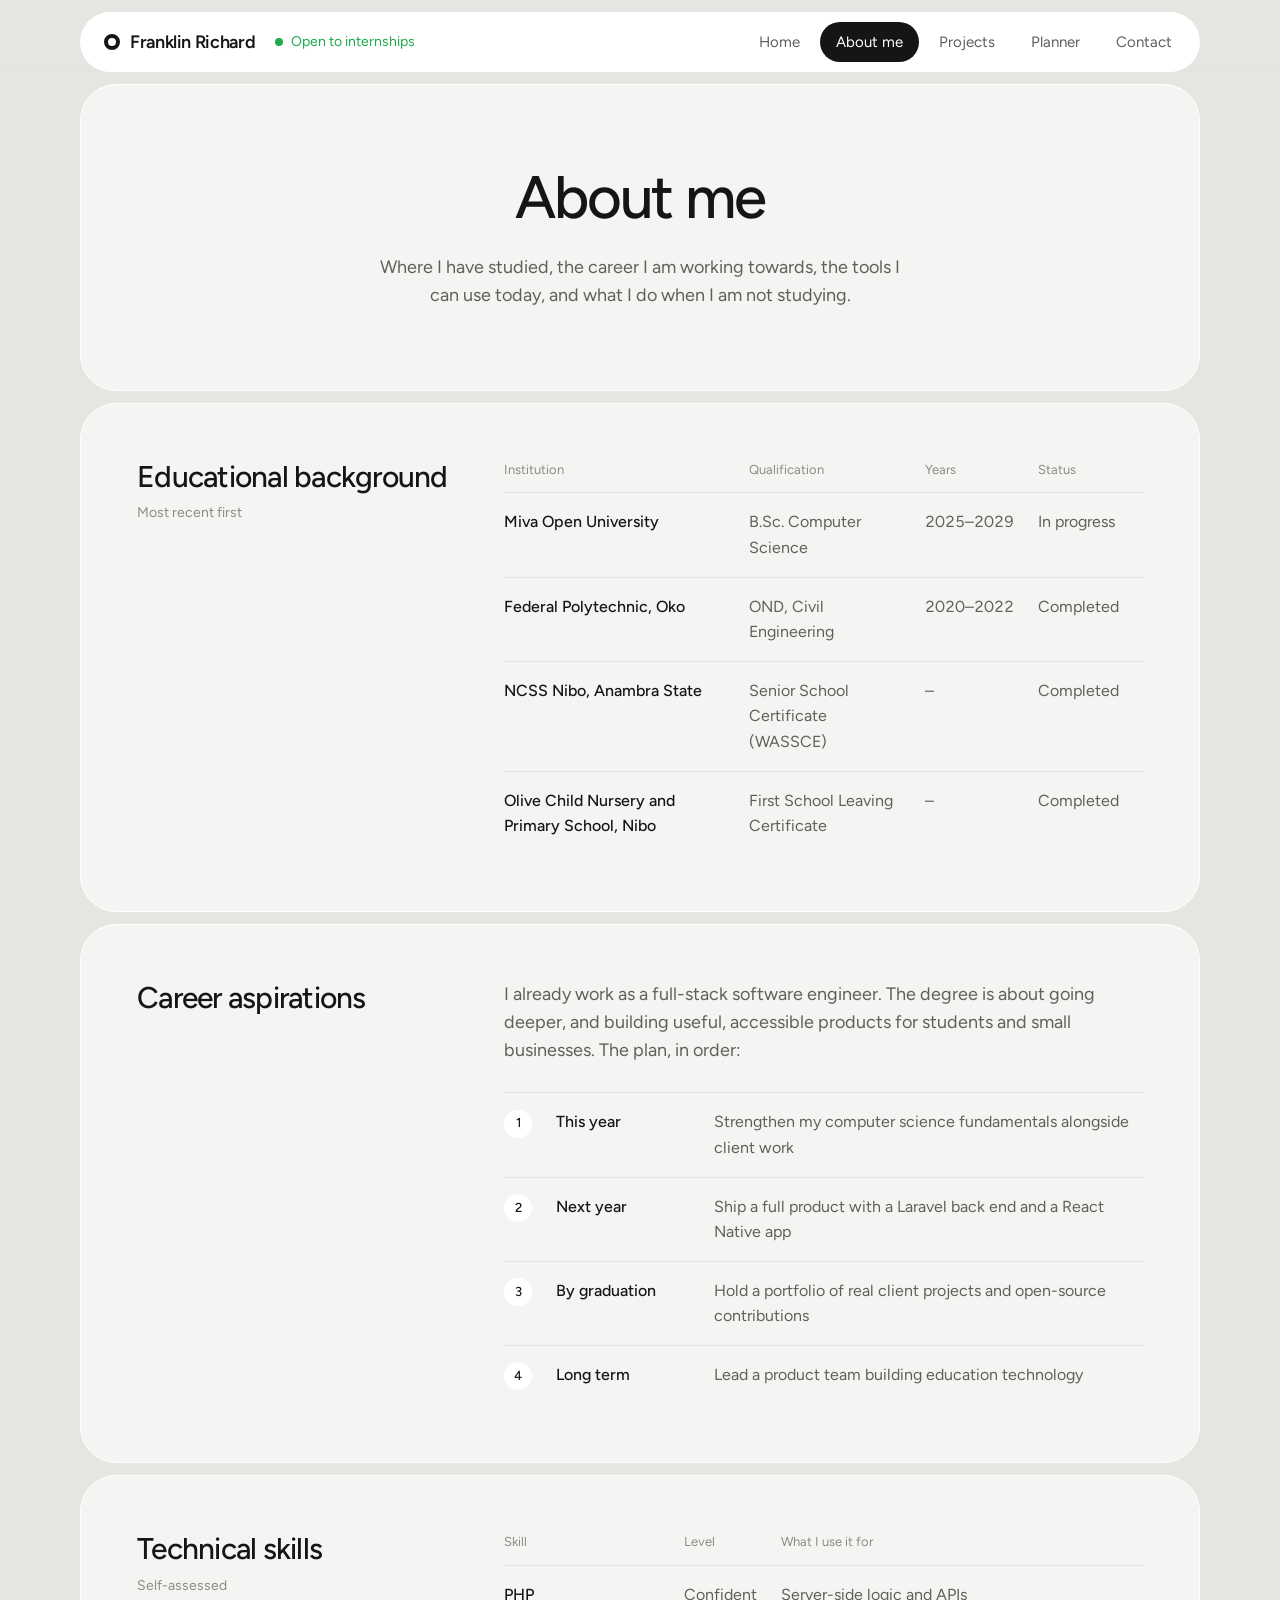
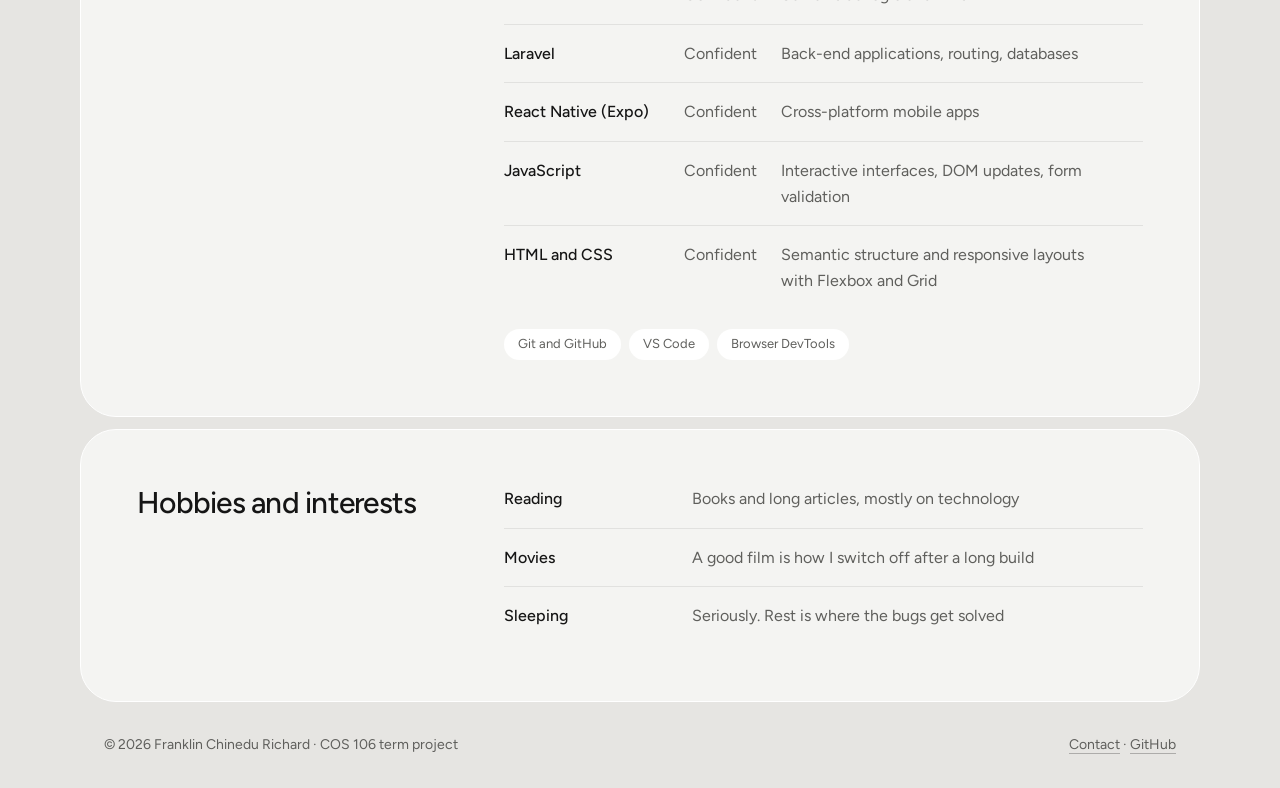
==== about.html @ e6213afb "Add student portfolio and academic planner site COS 106 term project: five responsive pages in HTML," ====
<!DOCTYPE html>
<html lang="en">
<head>
  <meta charset="UTF-8">
  <meta name="viewport" content="width=device-width, initial-scale=1">
  <title>About Me | Franklin Richard</title>
  <meta name="description" content="Educational background, career aspirations, technical skills and interests of Franklin Chinedu Richard.">
  <link rel="preconnect" href="https://fonts.googleapis.com">
  <link rel="preconnect" href="https://fonts.gstatic.com" crossorigin>
  <link href="https://fonts.googleapis.com/css2?family=Figtree:wght@400;500;600&display=swap" rel="stylesheet">
  <link rel="stylesheet" href="css/style.css">
</head>
<body>

  <header class="site-header">
    <div class="wrap">
      <div class="bar">
        <a class="brand" href="index.html"><span class="mark" aria-hidden="true"></span>Franklin Richard</a>
        <span class="avail">Open to internships</span>
        <button class="nav-toggle" type="button" aria-expanded="false" aria-controls="nav">Menu</button>
        <nav id="nav" class="nav" aria-label="Main">
          <ul>
            <li><a href="index.html">Home</a></li>
            <li><a href="about.html">About me</a></li>
            <li><a href="projects.html">Projects</a></li>
            <li><a href="planner.html">Planner</a></li>
            <li><a href="contact.html">Contact</a></li>
          </ul>
        </nav>
      </div>
    </div>
  </header>

  <main class="wrap">
    <div class="title-block">
      <h1>About me</h1>
      <p class="lead">
        Where I have studied, the career I am working towards, the tools I
        can use today, and what I do when I am not studying.
      </p>
    </div>

    <section class="sec" aria-labelledby="education-heading">
      <div class="sec-head">
        <h2 id="education-heading">Educational background</h2>
        <p>Most recent first</p>
      </div>
      <div class="sec-body table-scroll">
        <table>
          <thead>
            <tr>
              <th scope="col">Institution</th>
              <th scope="col">Qualification</th>
              <th scope="col">Years</th>
              <th scope="col">Status</th>
            </tr>
          </thead>
          <tbody>
            <tr>
              <th scope="row">Miva Open University</th>
              <td>B.Sc. Computer Science</td>
              <td class="mono">2025–2029</td>
              <td>In progress</td>
            </tr>
            <tr>
              <th scope="row">Federal Polytechnic, Oko</th>
              <td>OND, Civil Engineering</td>
              <td class="mono">2020–2022</td>
              <td>Completed</td>
            </tr>
            <tr>
              <th scope="row">NCSS Nibo, Anambra State</th>
              <td>Senior School Certificate (WASSCE)</td>
              <td class="mono"><span aria-label="Not listed">–</span></td>
              <td>Completed</td>
            </tr>
            <tr>
              <th scope="row">Olive Child Nursery and Primary School, Nibo</th>
              <td>First School Leaving Certificate</td>
              <td class="mono"><span aria-label="Not listed">–</span></td>
              <td>Completed</td>
            </tr>
          </tbody>
        </table>
      </div>
    </section>

    <section class="sec" aria-labelledby="career-heading">
      <div class="sec-head">
        <h2 id="career-heading">Career aspirations</h2>
      </div>
      <div class="sec-body">
        <p>
          I already work as a full-stack software engineer. The degree is
          about going deeper, and building useful, accessible products for
          students and small businesses. The plan, in order:
        </p>
        <ol class="steps">
          <li><strong>This year</strong><span>Strengthen my computer science fundamentals alongside client work</span></li>
          <li><strong>Next year</strong><span>Ship a full product with a Laravel back end and a React Native app</span></li>
          <li><strong>By graduation</strong><span>Hold a portfolio of real client projects and open-source contributions</span></li>
          <li><strong>Long term</strong><span>Lead a product team building education technology</span></li>
        </ol>
      </div>
    </section>

    <section class="sec" aria-labelledby="skills-heading">
      <div class="sec-head">
        <h2 id="skills-heading">Technical skills</h2>
        <p>Self-assessed</p>
      </div>
      <div class="sec-body">
        <div class="table-scroll">
          <table>
            <thead>
              <tr>
                <th scope="col">Skill</th>
                <th scope="col">Level</th>
                <th scope="col">What I use it for</th>
              </tr>
            </thead>
            <tbody>
              <tr><th scope="row">PHP</th><td>Confident</td><td>Server-side logic and APIs</td></tr>
              <tr><th scope="row">Laravel</th><td>Confident</td><td>Back-end applications, routing, databases</td></tr>
              <tr><th scope="row">React Native (Expo)</th><td>Confident</td><td>Cross-platform mobile apps</td></tr>
              <tr><th scope="row">JavaScript</th><td>Confident</td><td>Interactive interfaces, DOM updates, form validation</td></tr>
              <tr><th scope="row">HTML and CSS</th><td>Confident</td><td>Semantic structure and responsive layouts with Flexbox and Grid</td></tr>
            </tbody>
          </table>
        </div>
        <ul class="inline-list" aria-label="Tools I also use">
          <li>Git and GitHub</li>
          <li>VS Code</li>
          <li>Browser DevTools</li>
        </ul>
      </div>
    </section>

    <section class="sec" aria-labelledby="hobbies-heading">
      <div class="sec-head">
        <h2 id="hobbies-heading">Hobbies and interests</h2>
      </div>
      <div class="sec-body">
        <dl class="defs">
          <div><dt>Reading</dt><dd>Books and long articles, mostly on technology</dd></div>
          <div><dt>Movies</dt><dd>A good film is how I switch off after a long build</dd></div>
          <div><dt>Sleeping</dt><dd>Seriously. Rest is where the bugs get solved</dd></div>
        </dl>
      </div>
    </section>
  </main>

  <footer class="site-footer">
    <div class="wrap">
      <span>© <span id="year">2026</span> Franklin Chinedu Richard · COS 106 term project</span>
      <span><a href="contact.html">Contact</a> · <a href="https://github.com/nobledsmarts" target="_blank" rel="noopener">GitHub</a></span>
    </div>
  </footer>

  <script src="js/main.js"></script>
</body>
</html>
---- css/style.css ----
/* =========================================================
   Student Portfolio & Academic Planner — COS 106 Term Project
   One external stylesheet shared by every page.
   Look: warm light-grey canvas, large soft panels, black pill
   buttons, two-tone headlines, one green status dot.
   ========================================================= */

/* ---------- Design tokens (consistent colour scheme) ---------- */
:root {
  --page: #e6e5e2;
  --panel: #f4f4f2;
  --white: #ffffff;
  --text: #151515;
  --text-2: #5f5f5c;      /* secondary text */
  --text-3: #8b8b87;      /* muted text, and the grey half of headlines */
  --line: rgba(0, 0, 0, 0.08);
  --green: #1fa94a;       /* status only */
  --danger: #c0372b;
  --radius-panel: 36px;
  --sans: "Figtree", system-ui, -apple-system, "Segoe UI", sans-serif;
  --ease: cubic-bezier(0.2, 0, 0, 1);
}

/* ---------- Base ---------- */
*,
*::before,
*::after { box-sizing: border-box; }

body {
  margin: 0;
  font-family: var(--sans);
  font-size: 16px;
  line-height: 1.6;
  color: var(--text);
  background: var(--page);
  min-height: 100vh;
  display: flex;
  flex-direction: column;
  -webkit-font-smoothing: antialiased;
}

img, svg { max-width: 100%; display: block; }
img { height: auto; }

h1, h2, h3 { margin: 0; font-weight: 500; line-height: 1.15; letter-spacing: -0.025em; }
h1 { font-size: clamp(36px, 5.4vw, 60px); line-height: 1.08; letter-spacing: -0.035em; }
h2 { font-size: clamp(24px, 2.8vw, 30px); }
h3 { font-size: 17px; letter-spacing: -0.01em; }

.dim { color: var(--text-3); }

p { margin: 0 0 16px; }
p:last-child { margin-bottom: 0; }

a { color: var(--text); text-decoration-color: rgba(0, 0, 0, 0.25); text-underline-offset: 4px; text-decoration-thickness: 1px; transition: text-decoration-color 0.15s var(--ease), color 0.15s var(--ease); }
a:hover { text-decoration-color: var(--text); }

:focus-visible { outline: 2px solid var(--text); outline-offset: 3px; border-radius: 6px; }

.wrap { width: min(1120px, 100% - 48px); margin-inline: auto; }

/* ---------- Panels ---------- */
main { flex: 1; display: grid; gap: 12px; align-content: start; padding: 12px 0 24px; }

.panel,
.title-block,
.sec,
.project,
.contact > * {
  background: var(--panel);
  border: 1px solid var(--white);
  border-radius: var(--radius-panel);
  padding: 56px;
}

/* ---------- Header & navigation ---------- */
.site-header { position: sticky; top: 0; z-index: 10; padding-top: 12px; background: linear-gradient(var(--page) 70%, transparent); }

.bar {
  position: relative;
  display: flex;
  align-items: center;
  gap: 20px;
  min-height: 60px;
  padding: 0 12px 0 24px;
  background: var(--white);
  border-radius: 999px;
}

.brand { display: flex; align-items: center; gap: 10px; font-size: 18px; font-weight: 600; letter-spacing: -0.02em; text-decoration: none; }
.brand .mark { width: 16px; height: 16px; border: 4px solid var(--text); border-radius: 50%; }

.avail { display: flex; align-items: center; gap: 8px; font-size: 14px; color: var(--green); }
.avail::before { content: ""; width: 8px; height: 8px; border-radius: 50%; background: var(--green); }

.nav { margin-left: auto; }
.nav ul { list-style: none; display: flex; gap: 4px; margin: 0; padding: 0; }
.nav a {
  display: block;
  padding: 8px 16px;
  border-radius: 999px;
  font-size: 15px;
  color: var(--text-2);
  text-decoration: none;
  transition: color 0.15s var(--ease), background-color 0.15s var(--ease);
}
.nav a:hover { color: var(--text); background: var(--panel); }
.nav a[aria-current="page"] { color: var(--white); background: var(--text); }

.nav-toggle {
  display: none;
  margin-left: auto;
  height: 40px;
  padding: 0 18px;
  background: var(--panel);
  border: 0;
  border-radius: 999px;
  font: inherit;
  font-size: 15px;
  color: var(--text);
  cursor: pointer;
}

/* ---------- Buttons ---------- */
.btn {
  display: inline-flex;
  align-items: center;
  gap: 10px;
  height: 52px;
  padding: 0 26px;
  border: 0;
  border-radius: 999px;
  background: var(--text);
  color: var(--white);
  font: inherit;
  font-weight: 500;
  font-size: 15px;
  text-decoration: none;
  cursor: pointer;
  transition: background-color 0.15s var(--ease), transform 0.15s var(--ease);
}
.btn:hover { background: #333331; }
.btn:active { transform: scale(0.98); }
.btn.light { background: var(--white); color: var(--text); }
.btn.light:hover { background: #ebebe8; }
.btn .arr { transition: transform 0.15s var(--ease); }
.btn:hover .arr { transform: translate(2px, -2px); }

.actions { display: flex; flex-wrap: wrap; justify-content: center; gap: 12px; margin-top: 36px; }

/* ---------- Chips ---------- */
.chip {
  display: inline-block;
  padding: 6px 16px;
  background: var(--white);
  border-radius: 999px;
  font-size: 13px;
  font-weight: 500;
  transform: rotate(-6deg);
  box-shadow: 0 1px 2px rgba(0, 0, 0, 0.06);
  white-space: nowrap;
}

/* ---------- Homepage hero ---------- */
.hero { text-align: center; padding: 88px 56px 96px; }

.avatar { position: relative; width: 112px; margin: 0 auto 36px; }
.avatar img { width: 112px; height: 112px; border-radius: 50%; object-fit: cover; object-position: 50% 50%; border: 4px solid var(--white); background: #dad9d5; }
.avatar .chip { position: absolute; left: 84px; top: 22px; }

.hero h1 { max-width: 18ch; margin-inline: auto; }
.lead { font-size: 18px; line-height: 1.55; color: var(--text-2); max-width: 46ch; margin: 24px auto 0; }

/* ---------- Page title panel ---------- */
.title-block { text-align: center; padding: 80px 56px; }

/* ---------- Content panels (heading column + content) ---------- */
.sec { display: grid; grid-template-columns: 1fr 2fr; gap: 48px; }
.sec-head p { color: var(--text-3); font-size: 14px; margin-top: 8px; }
.sec-body { min-width: 0; }
.sec-body > p { max-width: 58ch; color: var(--text-2); font-size: 18px; line-height: 1.55; }

/* ---------- Explore (homepage) ---------- */
.explore { text-align: center; }
.explore h2 { max-width: 22ch; margin-inline: auto; }

.rule { position: relative; height: 1px; background: var(--line); margin: 56px 0 48px; }
.rule .chip { position: absolute; left: 50%; top: -15px; margin-left: -40px; }

.cols { list-style: none; margin: 0; padding: 0; display: grid; grid-template-columns: repeat(4, 1fr); gap: 32px; text-align: left; }
.cols a { display: block; text-decoration: none; }
.cols svg { width: 24px; height: 24px; margin-bottom: 20px; stroke: var(--text); fill: none; stroke-width: 1.5; stroke-linecap: round; stroke-linejoin: round; }
.cols h3 { margin-bottom: 8px; }
.cols p { font-size: 14px; line-height: 1.5; color: var(--text-2); }
.cols a:hover h3 { text-decoration: underline; text-underline-offset: 4px; text-decoration-thickness: 1px; }

/* ---------- Audio + closing panels ---------- */
.duo { display: grid; grid-template-columns: 1fr 1fr; gap: 12px; }
.duo .panel { display: flex; flex-direction: column; justify-content: center; }
.duo p { color: var(--text-2); margin-top: 12px; }
audio { width: 100%; display: block; margin-top: 28px; }
.cta { text-align: center; align-items: center; }
.cta .actions { margin-top: 28px; }

/* ---------- Tables ---------- */
.table-scroll { overflow-x: auto; }

table { width: 100%; border-collapse: collapse; margin-top: -12px; }
th, td { padding: 16px 24px 16px 0; text-align: left; vertical-align: top; border-bottom: 1px solid var(--line); color: var(--text-2); }
thead th { font-size: 13px; font-weight: 400; color: var(--text-3); padding-top: 12px; padding-bottom: 12px; }
tbody th { font-weight: 500; color: var(--text); min-width: 180px; }
tbody tr:last-child th, tbody tr:last-child td { border-bottom: 0; }
td.mono { white-space: nowrap; font-variant-numeric: tabular-nums; }

/* ---------- Lists ---------- */
.steps { list-style: none; margin: 28px 0 0; padding: 0; counter-reset: step; }
.steps li {
  counter-increment: step;
  display: grid;
  grid-template-columns: 44px 150px 1fr;
  gap: 8px;
  align-items: baseline;
  padding: 16px 0;
  border-top: 1px solid var(--line);
  color: var(--text-2);
}
.steps li::before { content: counter(step); display: grid; place-items: center; width: 28px; height: 28px; border-radius: 50%; background: var(--white); font-size: 13px; font-weight: 500; color: var(--text); }
.steps strong { font-weight: 500; color: var(--text); }

.defs { margin: -16px 0 0; }
.defs div { display: grid; grid-template-columns: 180px 1fr; gap: 8px; padding: 16px 0; border-bottom: 1px solid var(--line); }
.defs div:last-child { border-bottom: 0; }
.defs dt { font-weight: 500; }
.defs dd { margin: 0; color: var(--text-2); }

.inline-list { list-style: none; margin: 20px 0 0; padding: 0; display: flex; flex-wrap: wrap; gap: 8px; }
.inline-list li { font-size: 13px; color: var(--text-2); padding: 5px 14px; background: var(--white); border-radius: 999px; }

/* ---------- Projects ---------- */
.projects { display: grid; gap: 12px; }
.project { display: grid; grid-template-columns: 1.15fr 1fr; gap: 56px; align-items: center; padding: 20px 56px 20px 20px; }
.project img { width: 100%; aspect-ratio: 16 / 11; object-fit: cover; border-radius: 20px; }
.project .index { display: none; }
.project h2 { margin-bottom: 12px; }
.project p { color: var(--text-2); max-width: 44ch; }
.project .links { display: flex; gap: 24px; margin-top: 24px; font-weight: 500; }
.project .links a { color: var(--text); }

/* ---------- Forms ---------- */
.field { margin-bottom: 16px; }
label { display: block; font-size: 14px; font-weight: 500; margin-bottom: 8px; }

input[type="text"],
input[type="email"],
input[type="tel"],
input[type="date"],
textarea {
  width: 100%;
  height: 52px;
  padding: 0 18px;
  border: 1px solid transparent;
  border-radius: 16px;
  background: var(--white);
  color: var(--text);
  font: inherit;
  transition: border-color 0.15s var(--ease);
}
textarea { height: auto; min-height: 148px; padding: 14px 18px; resize: vertical; }
input::placeholder, textarea::placeholder { color: #a9a9a5; }
input:hover, textarea:hover { border-color: rgba(0, 0, 0, 0.15); }
input:focus, textarea:focus { outline: none; border-color: var(--text); }

.field.invalid input,
.field.invalid textarea { border-color: var(--danger); }
.error { display: block; min-height: 20px; color: var(--danger); font-size: 13px; margin-top: 4px; }

.notice { margin-top: 20px; padding: 14px 20px; border-radius: 16px; background: var(--white); font-size: 15px; display: flex; gap: 12px; align-items: baseline; }
.notice::before { content: ""; width: 8px; height: 8px; border-radius: 50%; background: var(--green); flex: none; }
.notice[hidden] { display: none; }

/* ---------- Planner ---------- */
.planner { display: grid; gap: 12px; }

.task-form {
  display: grid;
  grid-template-columns: 2fr 1fr 1fr auto;
  gap: 16px;
  align-items: start;
  background: var(--panel);
  border: 1px solid var(--white);
  border-radius: var(--radius-panel);
  padding: 40px 56px 24px;
}
.task-form .field { margin: 0; }
.task-form .btn { margin-top: 30px; }

.list-panel { padding-top: 40px; padding-bottom: 40px; }

.sheet-top { display: flex; flex-wrap: wrap; justify-content: space-between; align-items: center; gap: 16px; margin-bottom: 16px; }
.tally { font-size: 15px; color: var(--text-3); margin: 0; font-variant-numeric: tabular-nums; }
.tally span { color: var(--text); font-weight: 500; }

.filters { display: flex; gap: 4px; padding: 4px; background: var(--white); border-radius: 999px; }
.filters button {
  height: 34px;
  padding: 0 16px;
  border: 0;
  border-radius: 999px;
  background: none;
  color: var(--text-2);
  font: inherit;
  font-size: 14px;
  cursor: pointer;
  transition: color 0.15s var(--ease), background-color 0.15s var(--ease);
}
.filters button:hover { color: var(--text); }
.filters button[aria-pressed="true"] { color: var(--white); background: var(--text); }

.sheet-head, .task {
  display: grid;
  grid-template-columns: 24px 1fr 120px 170px 64px;
  gap: 16px;
  align-items: center;
  border-bottom: 1px solid var(--line);
}
.sheet-head { padding: 12px 0; font-size: 13px; color: var(--text-3); }

.tasks { list-style: none; margin: 0; padding: 0; }
.task { min-height: 64px; padding: 12px 0; }
.task:last-child { border-bottom: 0; }
.task input[type="checkbox"] { width: 20px; height: 20px; margin: 0; accent-color: var(--text); cursor: pointer; }
.task .title-cell { display: flex; align-items: center; flex-wrap: wrap; gap: 12px; min-width: 0; }
.task .title { margin: 0; font-size: 17px; font-weight: 500; overflow-wrap: anywhere; cursor: pointer; }
.task .course, .task .due { font-size: 14px; color: var(--text-2); font-variant-numeric: tabular-nums; }
.task.done .title { text-decoration: line-through; text-decoration-color: var(--text-3); color: var(--text-3); font-weight: 400; }
.task.done .course, .task.done .due { color: var(--text-3); }
.task.overdue .due { color: var(--danger); }
.task .stamp {
  display: inline-flex;
  align-items: center;
  gap: 6px;
  padding: 2px 10px;
  border-radius: 999px;
  background: var(--white);
  font-size: 12px;
  font-weight: 500;
  animation: pop 0.2s var(--ease) both;
}
.task .stamp::before { content: ""; width: 6px; height: 6px; border-radius: 50%; background: var(--green); }

@keyframes pop {
  from { opacity: 0; transform: translateY(4px); }
  to   { opacity: 1; transform: none; }
}

.task .delete {
  justify-self: end;
  padding: 4px 0;
  border: 0;
  background: none;
  color: var(--text-3);
  font: inherit;
  font-size: 14px;
  cursor: pointer;
  transition: color 0.15s var(--ease);
}
.task .delete:hover { color: var(--danger); }

.empty { color: var(--text-3); padding: 40px 0 16px; margin: 0; text-align: center; }
.empty[hidden] { display: none; }

/* ---------- Contact ---------- */
.contact { display: grid; grid-template-columns: 1fr 1fr; gap: 12px; align-items: stretch; }
.contact .lead { margin-left: 0; }
.contact .defs { margin-top: 48px; }
.contact .defs div { grid-template-columns: 96px 1fr; }
.contact .defs dt { font-size: 14px; font-weight: 400; color: var(--text-3); }
.contact .defs dd { color: var(--text); }

/* ---------- Footer ---------- */
.site-footer { font-size: 14px; color: var(--text-2); }
.site-footer .wrap { display: flex; flex-wrap: wrap; justify-content: space-between; gap: 8px 24px; padding: 8px 24px 32px; }
.site-footer a { color: var(--text-2); }

/* ---------- Responsive design ---------- */
@media (max-width: 960px) {
  .cols { grid-template-columns: repeat(2, 1fr); gap: 40px 32px; }
  .contact, .duo { grid-template-columns: 1fr; }
  .task-form { grid-template-columns: 1fr 1fr; padding-bottom: 40px; }
  .task-form .field:first-child { grid-column: 1 / -1; }
  .task-form .btn { margin-top: 0; justify-self: start; }
  .project { grid-template-columns: 1fr; gap: 28px; padding: 20px 20px 40px; }
  .project > div { padding: 0 20px; }
}

@media (max-width: 720px) {
  :root { --radius-panel: 28px; }
  .wrap { width: calc(100% - 24px); }

  .panel, .title-block, .sec, .contact > * { padding: 36px 24px; }
  .hero { padding: 56px 24px 64px; }
  .title-block { padding: 56px 24px; }

  .bar { padding: 0 10px 0 20px; min-height: 56px; }
  .nav-toggle { display: block; }
  .nav {
    display: none;
    position: absolute;
    top: calc(100% + 8px);
    left: 0;
    right: 0;
    margin: 0;
    padding: 8px;
    background: var(--white);
    border-radius: 24px;
    box-shadow: 0 12px 32px rgba(0, 0, 0, 0.12);
  }
  .nav.open { display: block; }
  .nav ul { flex-direction: column; }
  .nav a { padding: 12px 16px; font-size: 16px; }

  .sec { grid-template-columns: 1fr; gap: 20px; }
  .sec-body > p { font-size: 17px; }

  .rule { margin: 44px 0 40px; }
  .steps li { grid-template-columns: 44px 1fr; }
  .steps li span { grid-column: 2; }
  .defs div { grid-template-columns: 1fr; gap: 0; }

  .project { padding: 12px 12px 32px; }
  .project > div { padding: 0 12px; }

  .task-form { grid-template-columns: 1fr; padding: 28px 24px; }
  .list-panel { padding-top: 28px; padding-bottom: 20px; }
  .sheet-head { display: none; }
  .task { grid-template-columns: 24px 1fr auto; gap: 4px 12px; padding: 16px 0; }
  .task .title-cell { grid-column: 2; }
  .task .delete { grid-column: 3; grid-row: 1; }
  .task .course, .task .due { grid-column: 2; }
  .task .course:empty { display: none; }
}

@media (max-width: 440px) {
  .avail { display: none; }
  .cols { grid-template-columns: 1fr 1fr; gap: 32px 20px; }
  .actions .btn { height: 48px; padding: 0 20px; }
}

@media (prefers-reduced-motion: reduce) {
  *, *::before, *::after { animation: none !important; transition: none !important; }
}
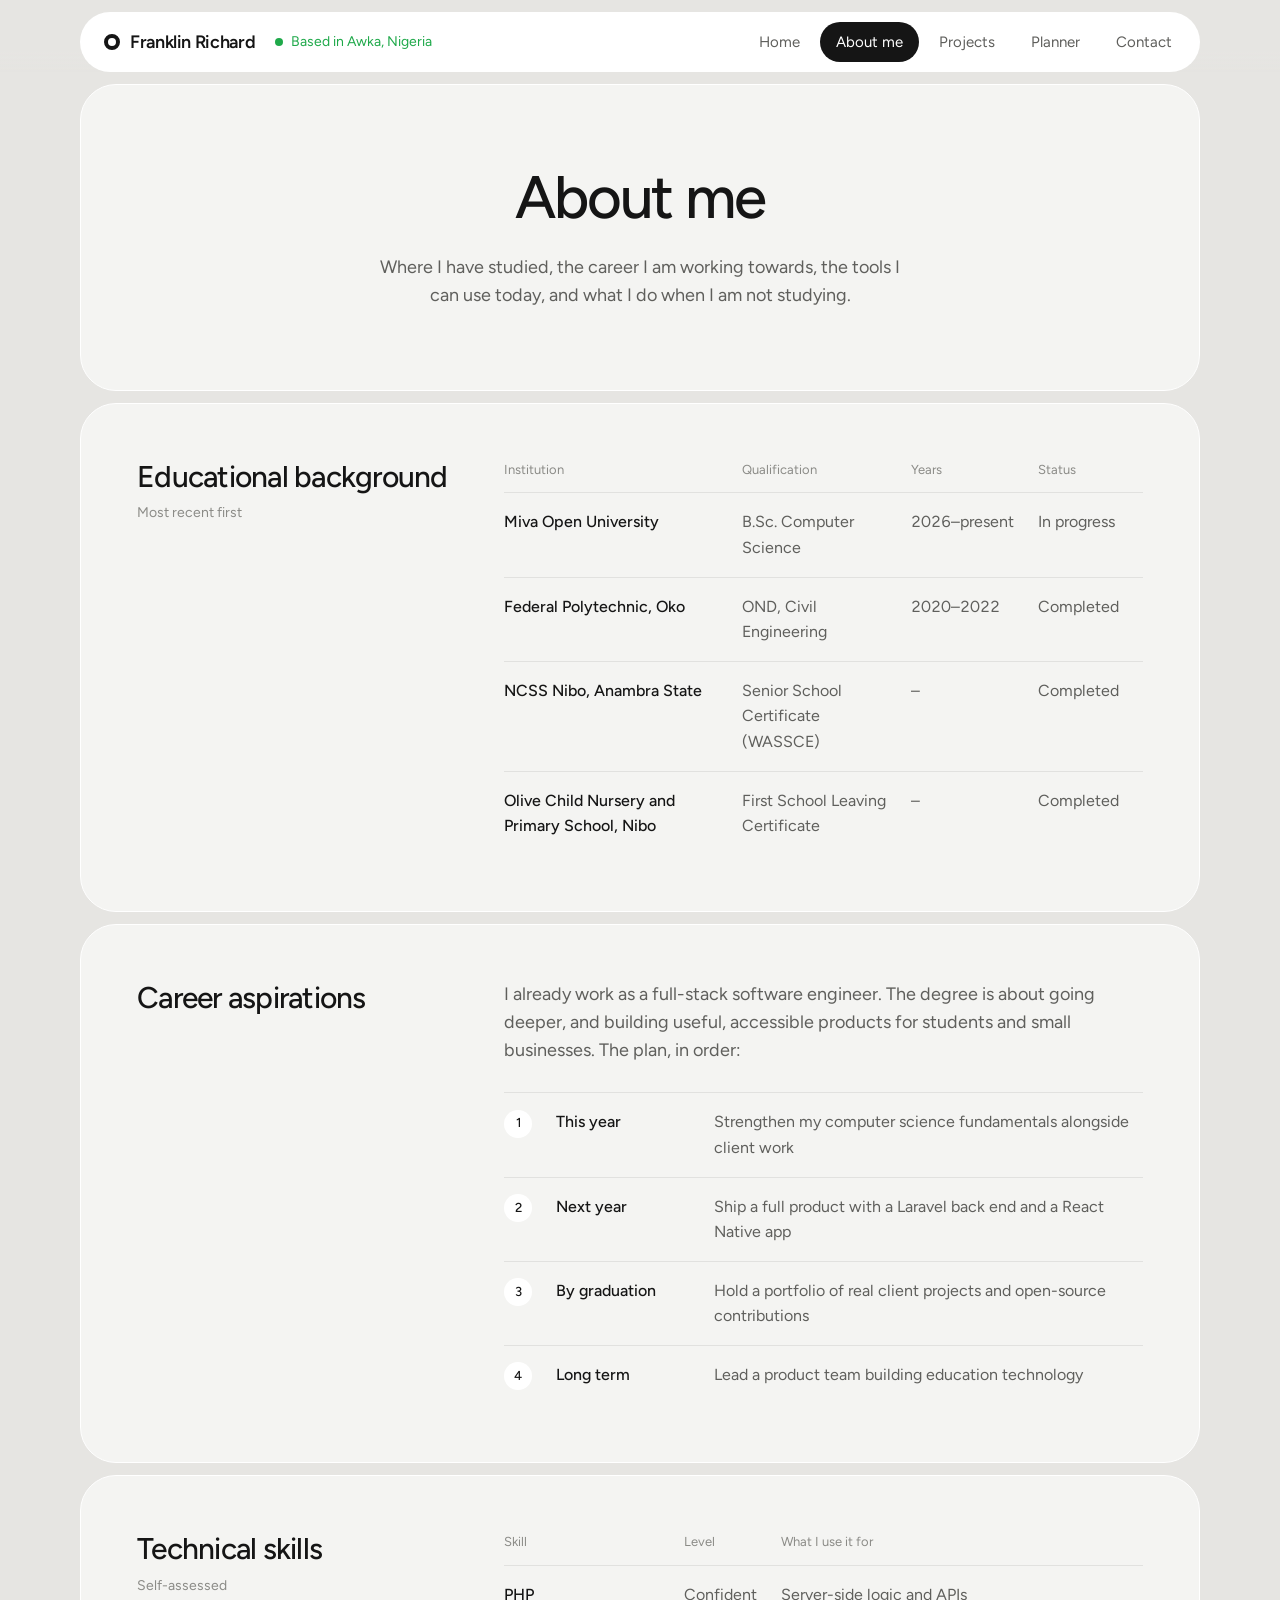
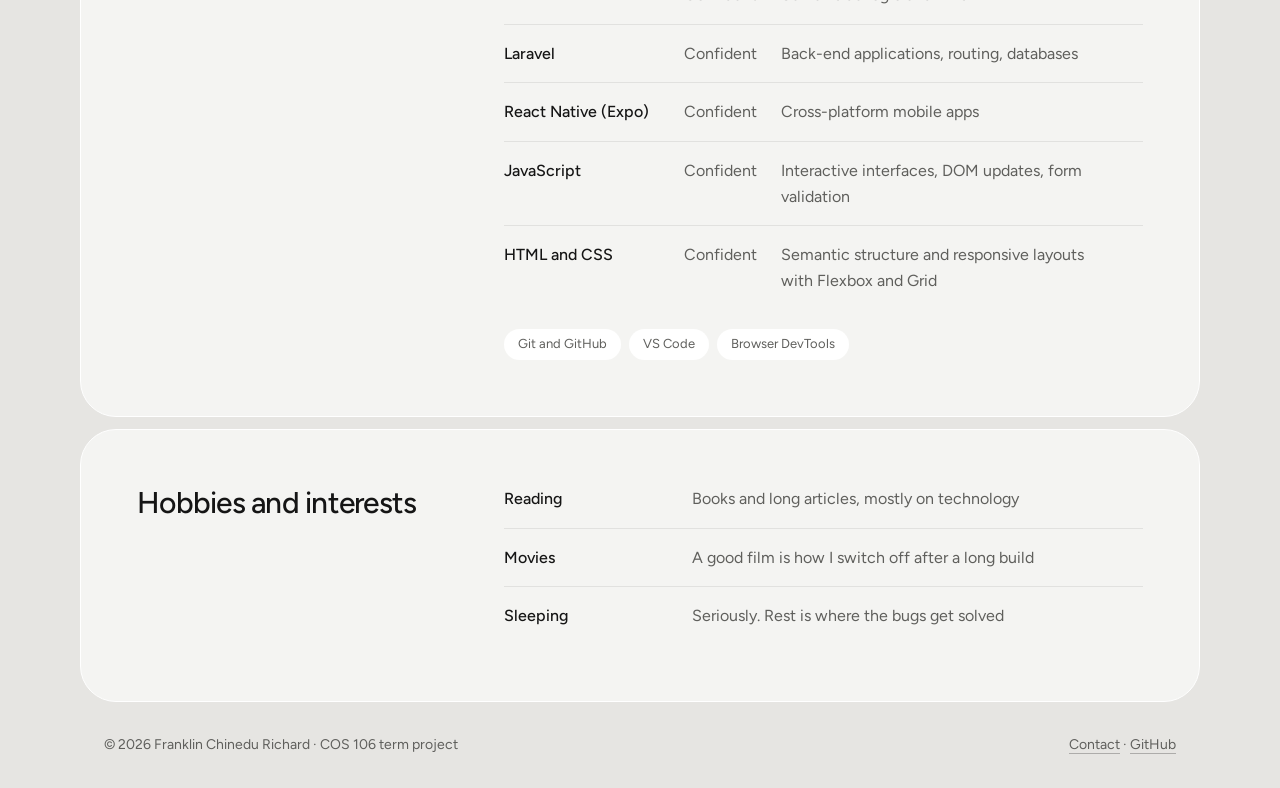
==== commit a5a4a2ac: "Add hero entrance animation, favicon and link preview; update details" ====
--- a/about.html
+++ b/about.html
@@ -5,6 +5,13 @@
   <meta name="viewport" content="width=device-width, initial-scale=1">
   <title>About Me | Franklin Richard</title>
   <meta name="description" content="Educational background, career aspirations, technical skills and interests of Franklin Chinedu Richard.">
+  <link rel="icon" href="images/favicon.svg" type="image/svg+xml">
+  <meta property="og:type" content="website">
+  <meta property="og:title" content="Franklin Chinedu Richard | Portfolio and Academic Planner">
+  <meta property="og:description" content="Full-stack software engineer studying Computer Science at Miva Open University.">
+  <meta property="og:url" content="https://nobledsmarts.github.io/student-portfolio/about.html">
+  <meta property="og:image" content="https://nobledsmarts.github.io/student-portfolio/images/profile.jpg">
+  <meta name="twitter:card" content="summary">
   <link rel="preconnect" href="https://fonts.googleapis.com">
   <link rel="preconnect" href="https://fonts.gstatic.com" crossorigin>
   <link href="https://fonts.googleapis.com/css2?family=Figtree:wght@400;500;600&display=swap" rel="stylesheet">
@@ -16,7 +23,7 @@
     <div class="wrap">
       <div class="bar">
         <a class="brand" href="index.html"><span class="mark" aria-hidden="true"></span>Franklin Richard</a>
-        <span class="avail">Open to internships</span>
+        <span class="avail">Based in Awka, Nigeria</span>
         <button class="nav-toggle" type="button" aria-expanded="false" aria-controls="nav">Menu</button>
         <nav id="nav" class="nav" aria-label="Main">
           <ul>
@@ -59,7 +66,7 @@
             <tr>
               <th scope="row">Miva Open University</th>
               <td>B.Sc. Computer Science</td>
-              <td class="mono">2025–2029</td>
+              <td class="mono">2026–present</td>
               <td>In progress</td>
             </tr>
             <tr>
--- a/css/style.css
+++ b/css/style.css
@@ -87,10 +87,10 @@
   border-radius: 999px;
 }
 
-.brand { display: flex; align-items: center; gap: 10px; font-size: 18px; font-weight: 600; letter-spacing: -0.02em; text-decoration: none; }
+.brand { display: flex; align-items: center; gap: 10px; white-space: nowrap; font-size: 18px; font-weight: 600; letter-spacing: -0.02em; text-decoration: none; }
 .brand .mark { width: 16px; height: 16px; border: 4px solid var(--text); border-radius: 50%; }
 
-.avail { display: flex; align-items: center; gap: 8px; font-size: 14px; color: var(--green); }
+.avail { display: flex; align-items: center; gap: 8px; font-size: 14px; color: var(--green); white-space: nowrap; }
 .avail::before { content: ""; width: 8px; height: 8px; border-radius: 50%; background: var(--green); }
 
 .nav { margin-left: auto; }
@@ -169,6 +169,20 @@
 .avatar .chip { position: absolute; left: 84px; top: 22px; }
 
 .hero h1 { max-width: 18ch; margin-inline: auto; }
+
+/* Home hero: photo, headline, text and buttons rise in one after another */
+.hero > * { animation: rise 0.6s var(--ease) backwards; }
+.hero > :nth-child(2) { animation-delay: 0.08s; }
+.hero > :nth-child(3) { animation-delay: 0.16s; }
+.hero > :nth-child(4) { animation-delay: 0.24s; }
+.hero .chip { animation: chip-in 0.5s var(--ease) 0.45s backwards; }
+
+@keyframes rise {
+  from { opacity: 0; transform: translateY(14px); }
+}
+@keyframes chip-in {
+  from { opacity: 0; transform: rotate(-6deg) scale(0.8); }
+}
 .lead { font-size: 18px; line-height: 1.55; color: var(--text-2); max-width: 46ch; margin: 24px auto 0; }
 
 /* ---------- Page title panel ---------- */
@@ -402,6 +416,7 @@
   .title-block { padding: 56px 24px; }
 
   .bar { padding: 0 10px 0 20px; min-height: 56px; }
+  .avail { display: none; }
   .nav-toggle { display: block; }
   .nav {
     display: none;
@@ -441,7 +456,6 @@
 }
 
 @media (max-width: 440px) {
-  .avail { display: none; }
   .cols { grid-template-columns: 1fr 1fr; gap: 32px 20px; }
   .actions .btn { height: 48px; padding: 0 20px; }
 }
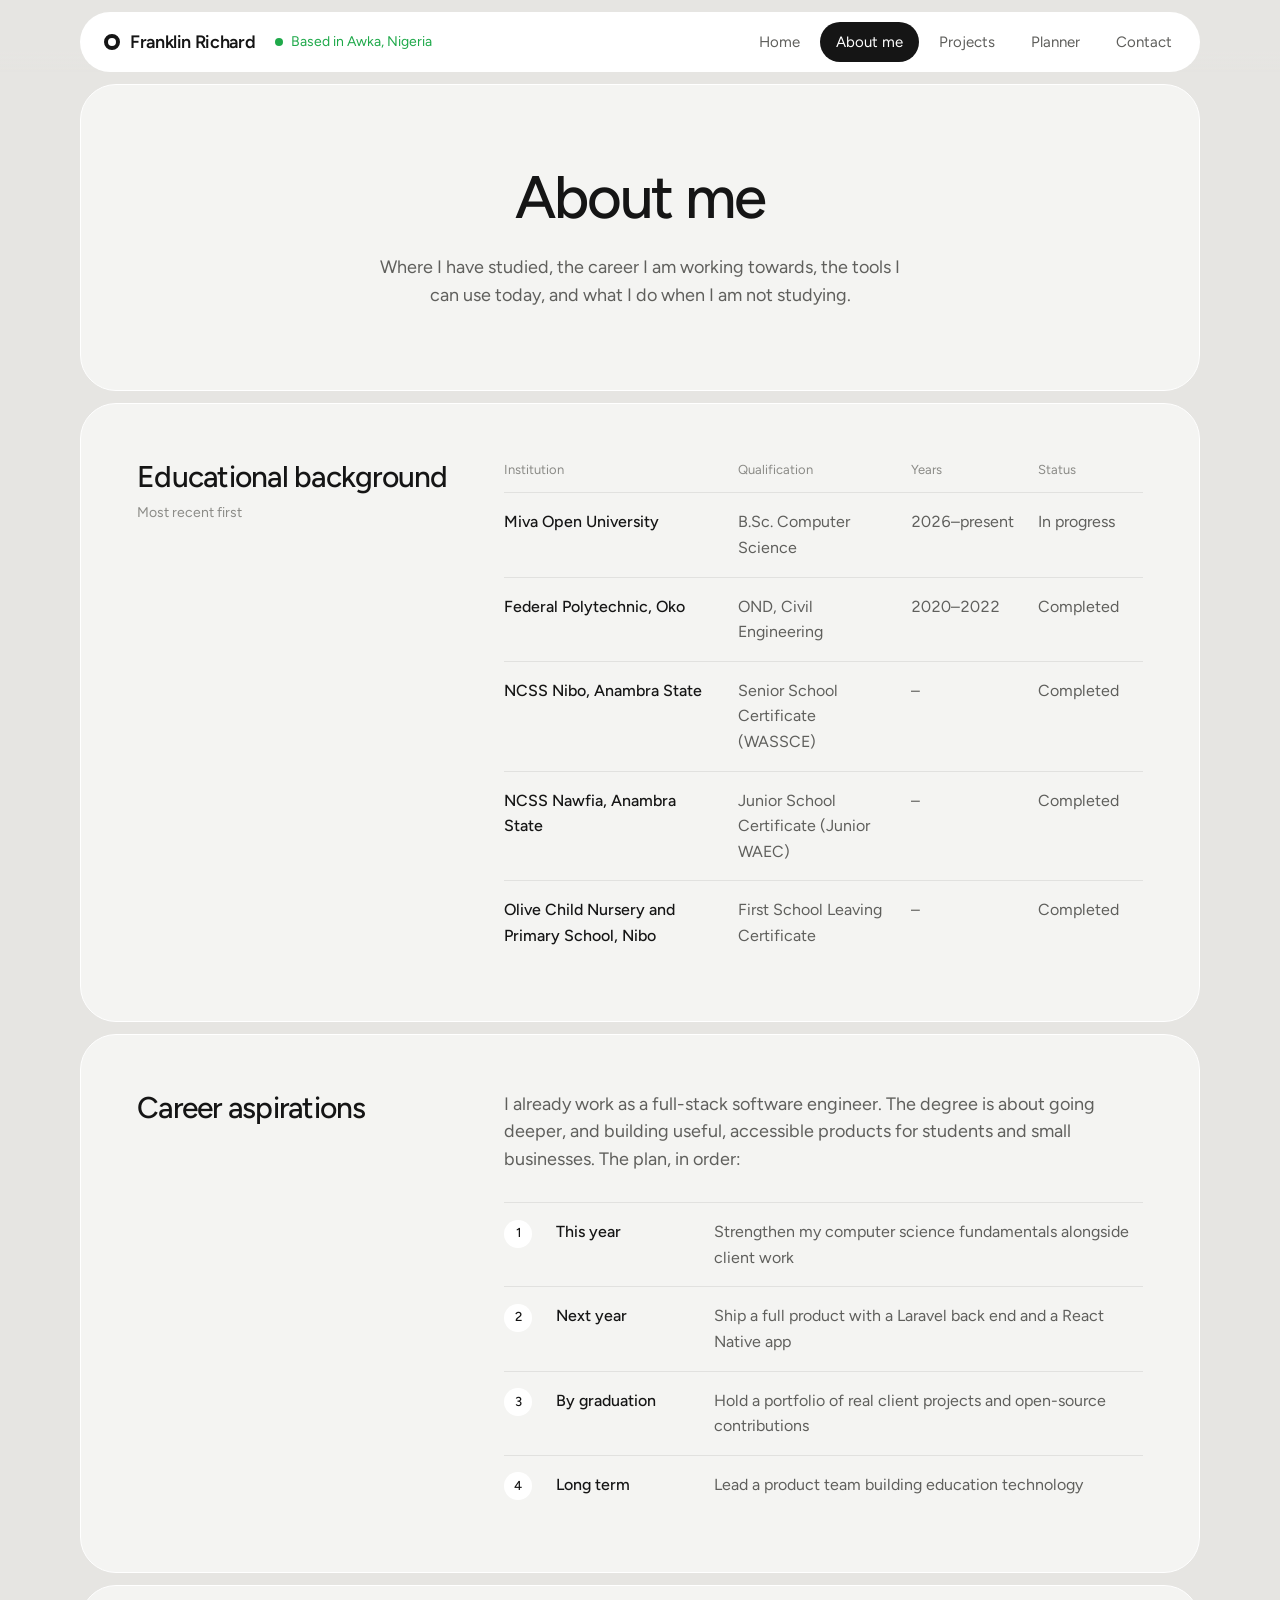
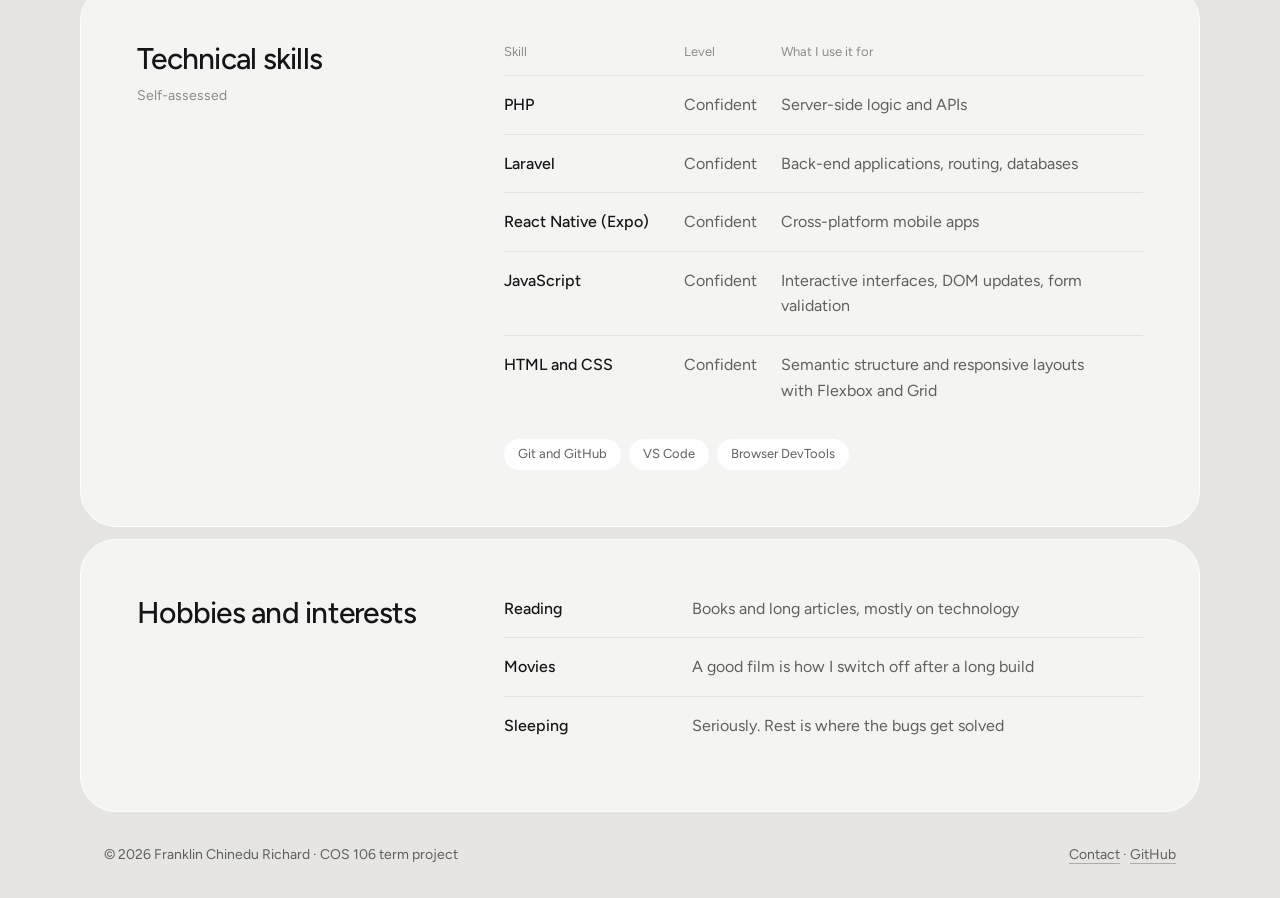
==== commit 7c55adee: "Add junior secondary school to education table" ====
--- a/about.html
+++ b/about.html
@@ -78,6 +78,12 @@
             <tr>
               <th scope="row">NCSS Nibo, Anambra State</th>
               <td>Senior School Certificate (WASSCE)</td>
+              <td class="mono"><span aria-label="Not listed">–</span></td>
+              <td>Completed</td>
+            </tr>
+            <tr>
+              <th scope="row">NCSS Nawfia, Anambra State</th>
+              <td>Junior School Certificate (Junior WAEC)</td>
               <td class="mono"><span aria-label="Not listed">–</span></td>
               <td>Completed</td>
             </tr>
--- a/css/style.css
+++ b/css/style.css
@@ -102,6 +102,7 @@
   font-size: 15px;
   color: var(--text-2);
   text-decoration: none;
+  white-space: nowrap;
   transition: color 0.15s var(--ease), background-color 0.15s var(--ease);
 }
 .nav a:hover { color: var(--text); background: var(--panel); }
@@ -398,6 +399,8 @@
 
 /* ---------- Responsive design ---------- */
 @media (max-width: 960px) {
+  .avail { display: none; }
+  .nav a { padding: 8px 12px; }
   .cols { grid-template-columns: repeat(2, 1fr); gap: 40px 32px; }
   .contact, .duo { grid-template-columns: 1fr; }
   .task-form { grid-template-columns: 1fr 1fr; padding-bottom: 40px; }
@@ -416,7 +419,6 @@
   .title-block { padding: 56px 24px; }
 
   .bar { padding: 0 10px 0 20px; min-height: 56px; }
-  .avail { display: none; }
   .nav-toggle { display: block; }
   .nav {
     display: none;
